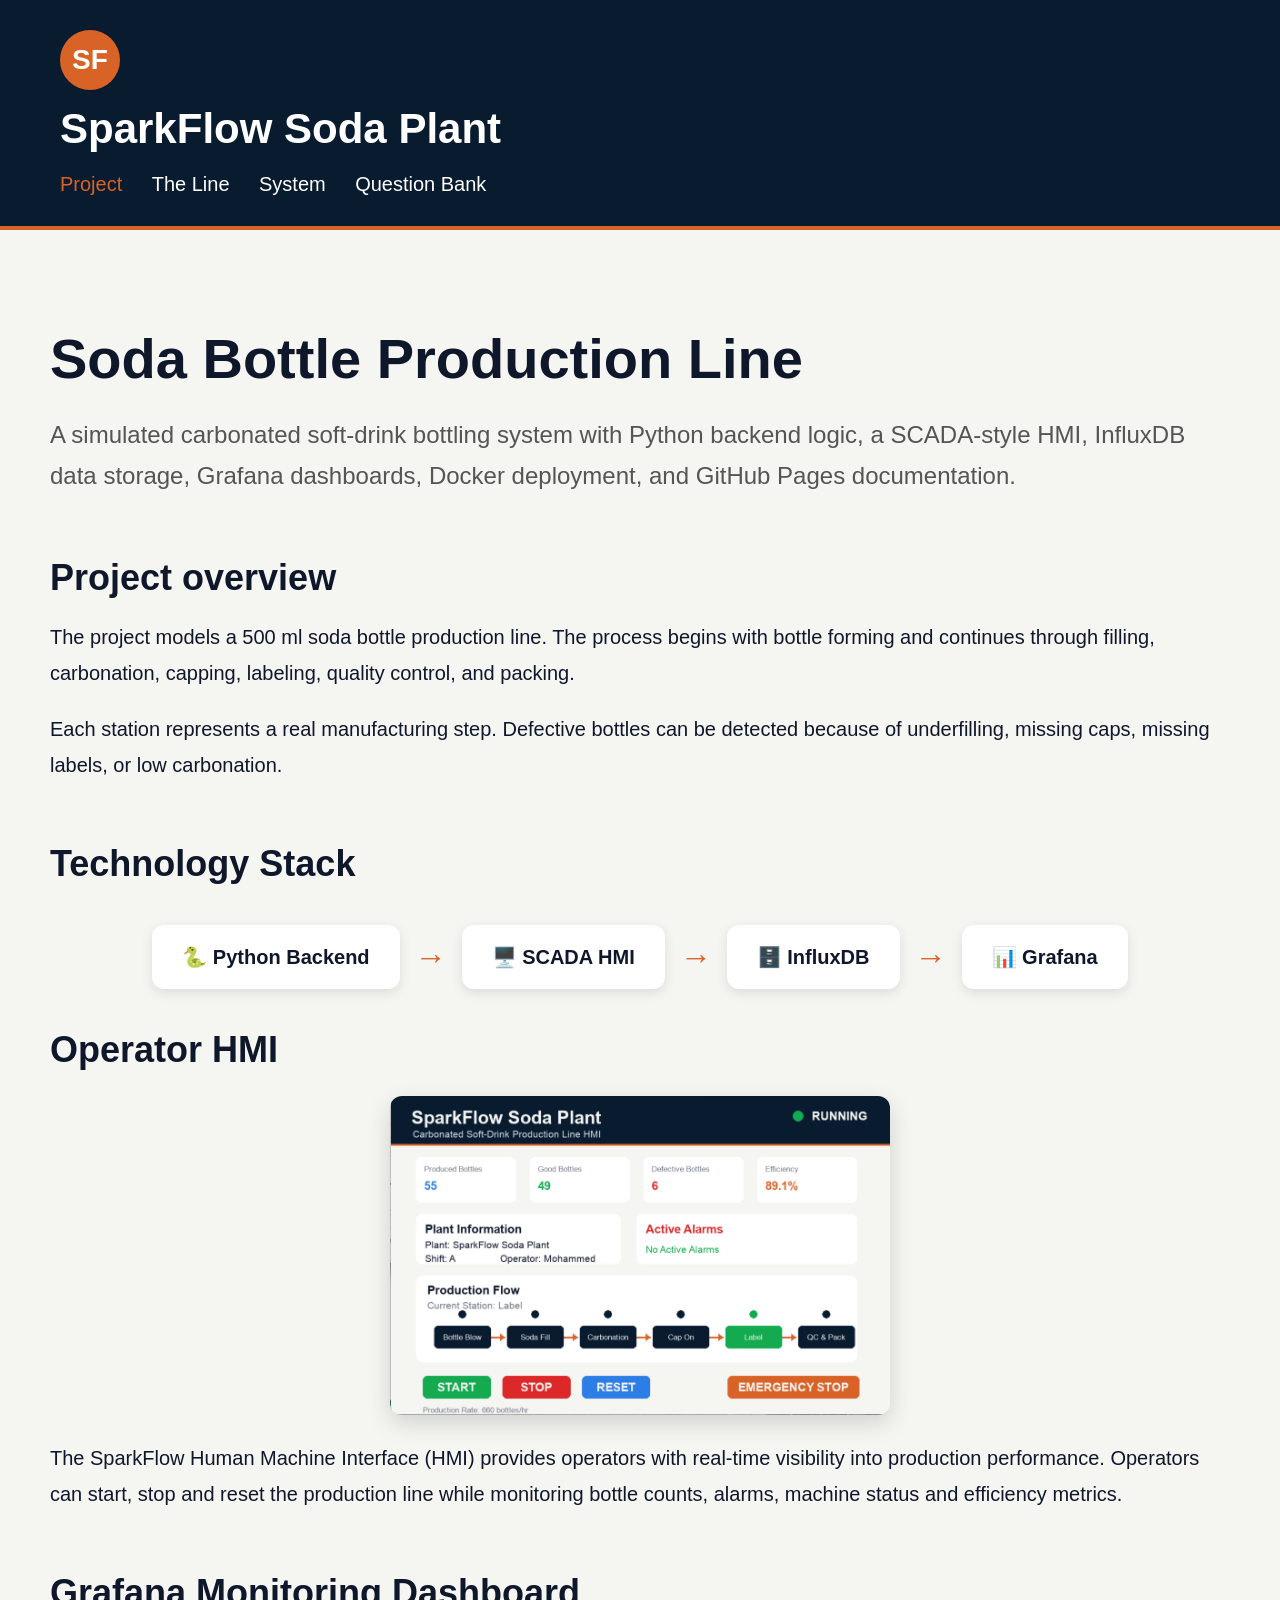
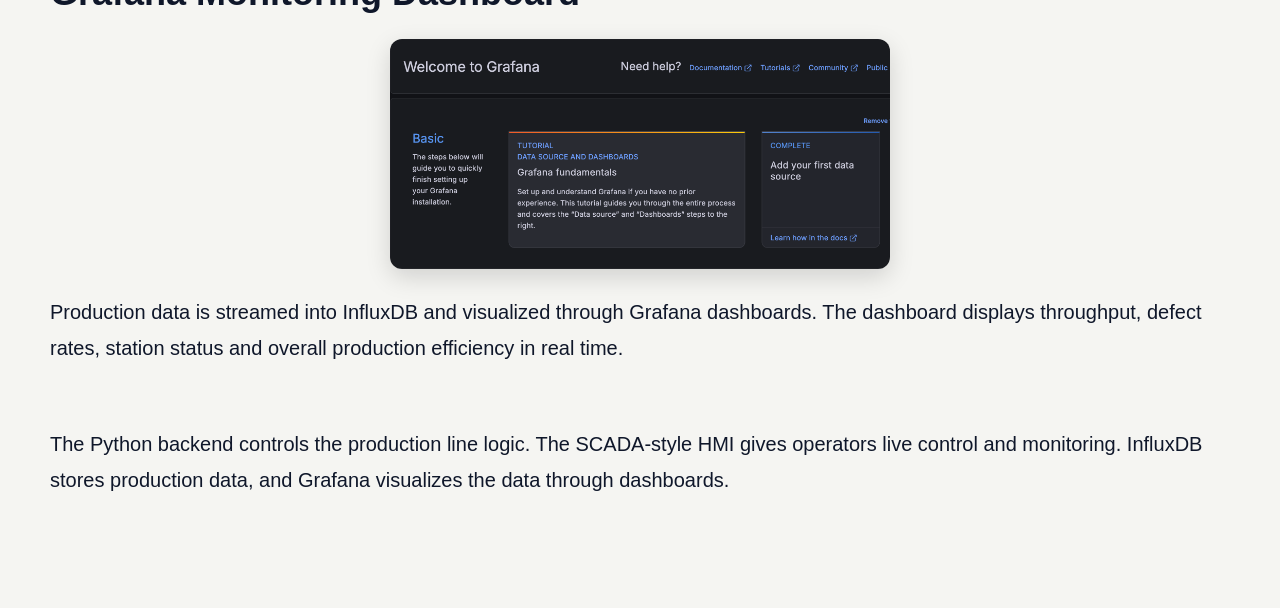
==== website/index.html @ 9be92d39 "Initial SparkFlow Soda Plant project" ====
<!DOCTYPE html>
<html lang="en">
<head>
  <meta charset="UTF-8">
  <title>SparkFlow Soda Plant</title>
  <link rel="stylesheet" href="style.css">
</head>
<body>

<header>
  <div class="brand">SF</div>
  <h1>SparkFlow Soda Plant</h1>

  <nav>
    <a class="active" href="index.html">Project</a>
    <a href="line.html">The Line</a>
    <a href="system.html">System</a>
    <a href="question-bank.html">Question Bank</a>
  </nav>
</header>

<main>
  <section class="hero">
    <h2>Soda Bottle Production Line</h2>
    <p>
      A simulated carbonated soft-drink bottling system with Python backend logic,
      a SCADA-style HMI, InfluxDB data storage, Grafana dashboards, Docker deployment,
      and GitHub Pages documentation.
    </p>
  </section>

  <section>
    <h2>Project overview</h2>
    <p>
      The project models a 500 ml soda bottle production line. The process begins
      with bottle forming and continues through filling, carbonation, capping,
      labeling, quality control, and packing.
    </p>

    <p>
      Each station represents a real manufacturing step. Defective bottles can be
      detected because of underfilling, missing caps, missing labels, or low
      carbonation.
    </p>
  </section>

 <section>
  <h2>Technology Stack</h2>

  <div class="stack-flow">
    <div class="stack-box">🐍 Python Backend</div>
    <div class="stack-arrow">→</div>

    <div class="stack-box">🖥️ SCADA HMI</div>
    <div class="stack-arrow">→</div>

    <div class="stack-box">🗄️ InfluxDB</div>
    <div class="stack-arrow">→</div>

    <div class="stack-box">📊 Grafana</div>
  </div>
<section>
    <h2>Operator HMI</h2>

    <img src="images/system-architecture.png"
         alt="SparkFlow HMI"
         class="showcase-image">

    <p>
        The SparkFlow Human Machine Interface (HMI) provides operators with
        real-time visibility into production performance. Operators can start,
        stop and reset the production line while monitoring bottle counts,
        alarms, machine status and efficiency metrics.
    </p>
</section>
<section>
    <h2>Grafana Monitoring Dashboard</h2>

    <img src="images/grafana-dashboard.png"
         alt="Grafana Dashboard"
         class="showcase-image">

    <p>
        Production data is streamed into InfluxDB and visualized through
        Grafana dashboards. The dashboard displays throughput, defect rates,
        station status and overall production efficiency in real time.
    </p>
</section>
  <p>
    The Python backend controls the production line logic. The SCADA-style
    HMI gives operators live control and monitoring. InfluxDB stores production
    data, and Grafana visualizes the data through dashboards.
  </p>
</section>
</main>

</body>
</html>
---- website/style.css ----
body{
    background:red;
}
body{
    margin:0;
    font-family:Arial, Helvetica, sans-serif;
    background:#f5f5f2;
    color:#0f172a;
}

header{
    background:#081b2f;
    color:white;
    padding:30px 60px;
    border-bottom:4px solid #d96226;
}

.brand{
    width:60px;
    height:60px;
    background:#d96226;
    border-radius:50%;
    display:flex;
    align-items:center;
    justify-content:center;
    font-size:28px;
    font-weight:bold;
    margin-bottom:15px;
}

header h1{
    margin:0;
    font-size:42px;
}

nav{
    margin-top:20px;
}

nav a{
    color:white;
    text-decoration:none;
    margin-right:25px;
    font-size:20px;
}

nav a:hover,
nav a.active{
    color:#d96226;
}

main{
    max-width:1200px;
    margin:auto;
    padding:50px;
}

.hero h2{
    font-size:56px;
    margin-bottom:20px;
}

.hero p{
    font-size:24px;
    line-height:1.7;
    color:#555;
}

section{
    margin-bottom:60px;
}

section h2{
    font-size:36px;
    margin-bottom:20px;
}

section p{
    font-size:20px;
    line-height:1.8;
}

.grid{
    display:grid;
    grid-template-columns:repeat(auto-fit,minmax(250px,1fr));
    gap:20px;
}

.card{
    background:white;
    padding:30px;
    border-radius:12px;
    box-shadow:0 4px 12px rgba(0,0,0,0.1);
    text-align:center;
    font-size:22px;
    font-weight:bold;
}
.production-diagram{
    position:relative;
    display:grid;
    grid-template-columns:repeat(6,1fr);
    gap:18px;
    background:white;
    padding:45px 35px 70px;
    border-radius:12px;
    box-shadow:0 4px 12px rgba(0,0,0,0.08);
}

.station-box{
    border:3px solid #d96226;
    padding:18px;
    text-align:center;
    position:relative;
    background:#fff;
    min-height:130px;
}

.station-box span{
    background:#d96226;
    color:white;
    padding:8px 12px;
    border-radius:50%;
    font-weight:bold;
}

.station-box h3{
    font-size:18px;
    margin:15px 0;
}

.icon{
    font-size:42px;
}

.conveyor{
    position:absolute;
    left:40px;
    right:40px;
    bottom:35px;
    height:18px;
    background:#081b2f;
    border-radius:4px;
}

.caption{
    text-align:center;
    color:#64748b;
    font-size:16px;
    margin-top:18px;
}

hr{
    border:none;
    border-top:1px solid #ccc;
    margin:60px 0;
}
.architecture{
    background:white;
    padding:35px;
    border-radius:12px;
    box-shadow:0 4px 12px rgba(0,0,0,0.08);
    text-align:center;
}

.layer{
    border:2px solid #94a3b8;
    padding:20px;
    margin:15px 0;
}

.layer h3{
    margin-top:0;
    font-size:18px;
    text-align:left;
}

.row{
    display:grid;
    grid-template-columns:repeat(auto-fit,minmax(130px,1fr));
    gap:12px;
}

.row div,
.layer div{
    border:1px solid #64748b;
    padding:12px;
    background:#f8fafc;
}

.physical{
    background:#eef6ff;
}

.backend{
    background:#fff1e8;
    border-color:#d96226;
}

.hmi{
    background:#eefdf3;
    border-color:#22c55e;
}

.data{
    background:#eef4ff;
    border-color:#3b82f6;
}

.orchestration{
    background:#081b2f;
    color:white;
    border-color:#081b2f;
}

.orchestration p{
    color:white;
    font-size:16px;
    text-align:left;
}

.arrow-down{
    font-size:34px;
    color:#d96226;
    font-weight:bold;
}

.split{
    display:grid;
    grid-template-columns:1fr 1fr;
}

.two-column{
    display:grid;
    grid-template-columns:1fr 1fr;
    gap:40px;
}
.architecture{
    background:white;
    padding:35px;
    border-radius:12px;
    box-shadow:0 4px 12px rgba(0,0,0,0.08);
    text-align:center;
}

.layer{
    border:2px solid #94a3b8;
    padding:20px;
    margin:14px 0;
    border-radius:4px;
}

.layer h3{
    margin-top:0;
    font-size:18px;
    text-align:left;
}

.row{
    display:grid;
    grid-template-columns:repeat(4,1fr);
    gap:12px;
}

.row.six{
    grid-template-columns:repeat(6,1fr);
}

.row div,
.inner{
    border:1px solid #64748b;
    padding:12px;
    background:#f8fafc;
    font-size:15px;
}

.physical{
    background:#eef6ff;
}

.backend{
    background:#fff1e8;
    border-color:#d96226;
}

.hmi{
    background:#eefdf3;
    border-color:#22c55e;
}

.data{
    background:#eef4ff;
    border-color:#3b82f6;
}

.orchestration{
    background:#081b2f;
    color:white;
    border-color:#081b2f;
}

.orchestration p{
    color:white;
    font-size:16px;
    text-align:left;
}

.arrow{
    font-size:34px;
    color:#d96226;
    font-weight:bold;
}

.split-arrows{
    display:grid;
    grid-template-columns:1fr 1fr;
    color:#d96226;
    font-size:34px;
    font-weight:bold;
}

.two-col{
    display:grid;
    grid-template-columns:1fr 1fr;
    gap:40px;
}
.big-image {
    display: block;
    margin: 30px auto;
    width: 70%;
    max-width: 900px;
}
.stack-flow{
    display:flex;
    justify-content:center;
    align-items:center;
    gap:15px;
    flex-wrap:wrap;
    margin:40px 0;
}

.stack-box{
    background:white;
    padding:20px 30px;
    border-radius:12px;
    box-shadow:0 4px 12px rgba(0,0,0,.1);
    font-weight:600;
    font-size:20px;
}

.stack-arrow{
    font-size:32px;
    color:#d96226;
    font-weight:bold;
}
.showcase-image{
    display:block;
    margin:30px auto;
    width:60%;
    max-width:700px;
    border-radius:12px;
    box-shadow:0 8px 25px rgba(0,0,0,.15);
}
.showcase-image {
    display: block;
    margin: 30px auto;
    width: 60%;
    max-width: 700px;
    height: auto;
    border-radius: 12px;
    box-shadow: 0 8px 25px rgba(0,0,0,0.15);
}
.showcase-image {
    display: block;
    margin: 25px auto;
    width: 45%;
    max-width: 500px;
    height: auto;
}
.question-bank {
    max-width: 1000px;
    margin: auto;
}

.question-card {
    background: white;
    padding: 25px;
    margin: 20px 0;
    border-radius: 15px;
    box-shadow: 0 4px 15px rgba(0,0,0,0.08);
    border-left: 5px solid #d96226;
}

.question-card h3 {
    margin-bottom: 10px;
    color: #0b1d33;
}

.question-card p {
    color: #555;
    line-height: 1.7;
}
.question-bank {
    max-width: 1000px;
    margin: auto;
}

.question-card {
    background: white;
    padding: 25px;
    margin: 20px 0;
    border-radius: 15px;
    box-shadow: 0 4px 15px rgba(0,0,0,0.08);
    border-left: 5px solid #d96226;
}

.question-card h3 {
    margin-bottom: 10px;
    color: #0b1d33;
}

.question-card p {
    color: #555;
    line-height: 1.7;
}
.question-bank{
    max-width: 1000px;
    margin: 50px auto;
}

.question-card{
    background: #ffffff;
    border: 1px solid #d8d1c4;
    border-left: 7px solid #d45a27;
    padding: 38px 45px;
    margin: 34px 0;
    box-shadow: 0 3px 8px rgba(0,0,0,0.04);
}

.question-card h3{
    font-size: 30px;
    line-height: 1.45;
    color: #0f1f2e;
    margin: 0 0 22px 0;
    font-weight: 800;
}

.question-card h3::first-letter{
    color: #d45a27;
}

.question-card p{
    font-size: 26px;
    line-height: 1.55;
    color: #263746;
    margin: 0;
}

.question-card code,
.question-card strong{
    background: #f3eee6;
    color: #9a421d;
    padding: 3px 8px;
    border-radius: 2px;
    font-family: "Courier New", monospace;
}
.question-header{
    text-align:center;
    margin-bottom:60px;
}

.question-header h1{
    font-size:48px;
    color:#0b1d33;
    margin-bottom:15px;
}

.question-header p{
    max-width:800px;
    margin:auto;
    font-size:20px;
    color:#666;
    line-height:1.7;
}
.question-card{
    background:white;
    padding:35px;
    margin-bottom:35px;
    border-left:6px solid #d95f28;
    border-radius:14px;
    box-shadow:0 8px 25px rgba(0,0,0,0.08);
    transition:all 0.3s ease;
}

.question-card:hover{
    transform:translateY(-4px);
    box-shadow:0 15px 35px rgba(0,0,0,0.12);
}

.question-card h3{
    font-size:28px;
    color:#0b1d33;
    margin-bottom:20px;
}

.question-card p{
    font-size:20px;
    line-height:1.8;
    color:#444;
}
.question-bank{
    max-width:1100px;
    margin:0 auto;
    padding:60px 30px;
}
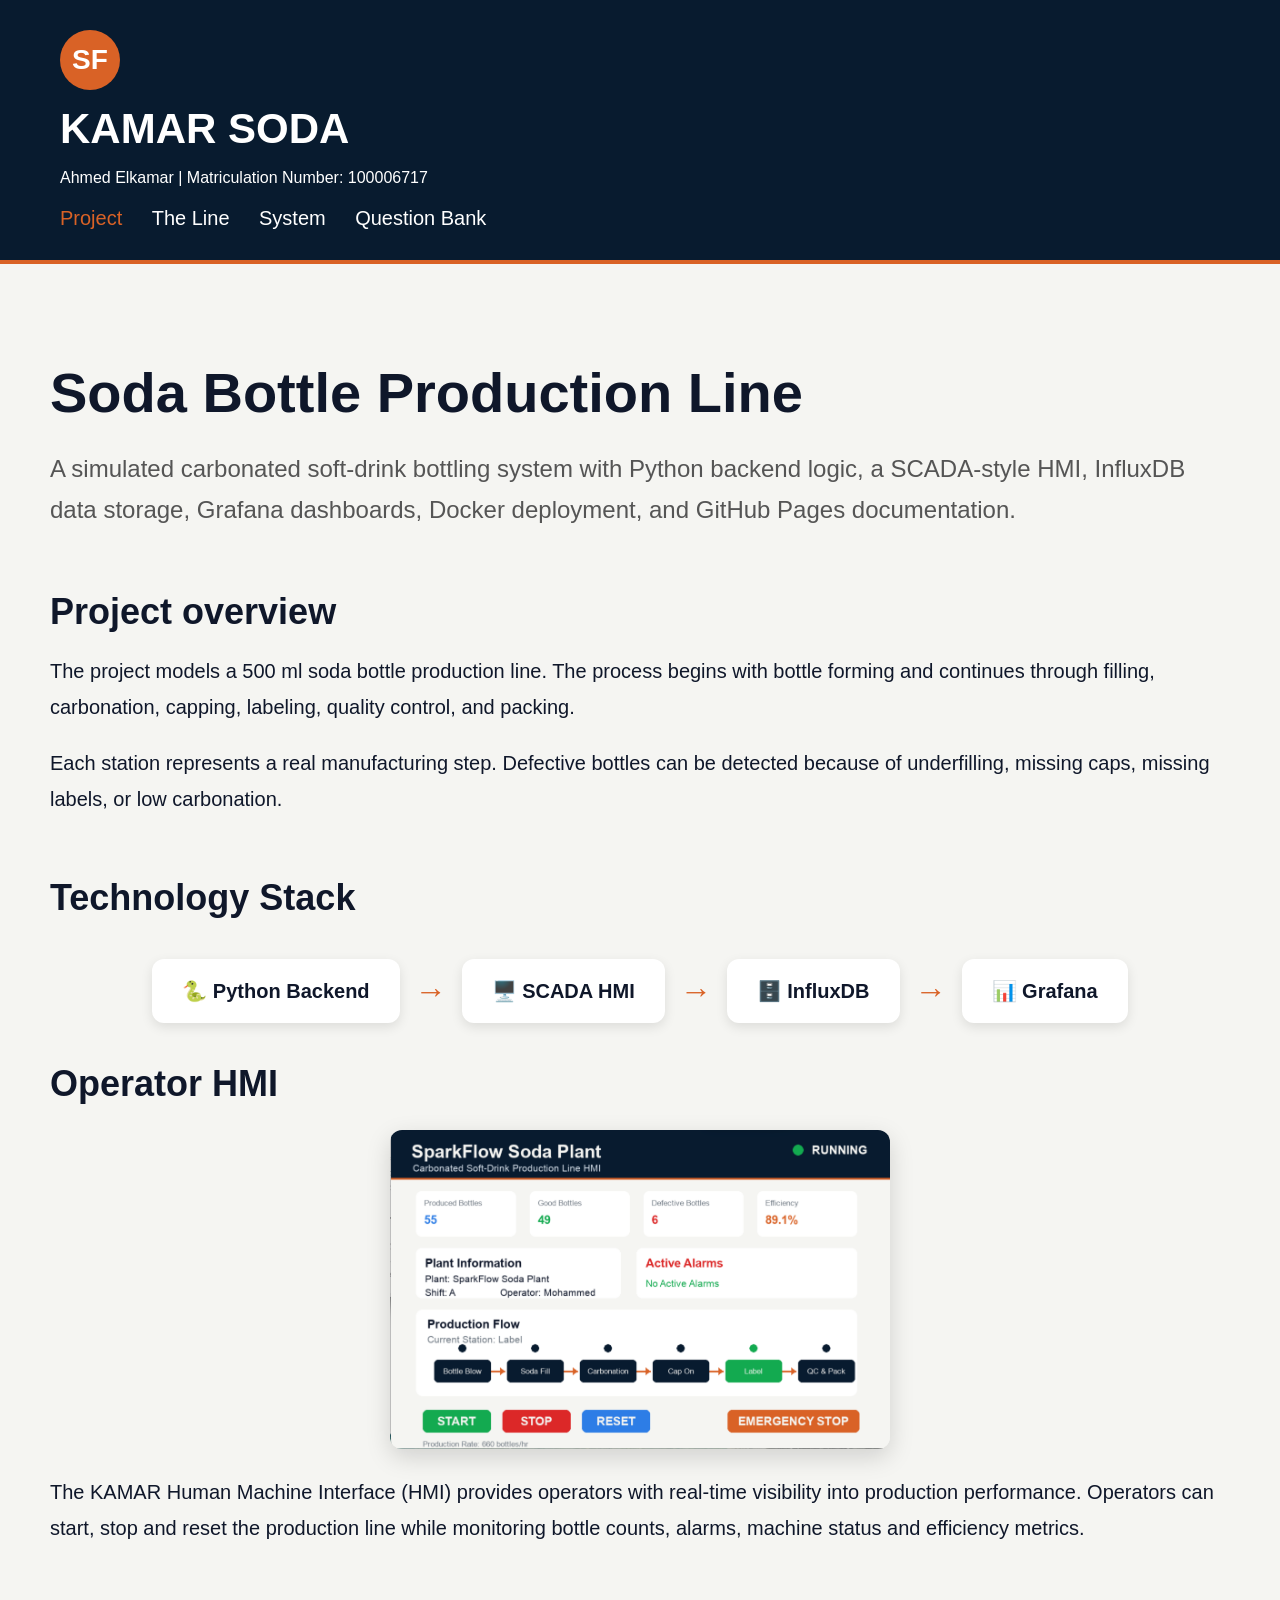
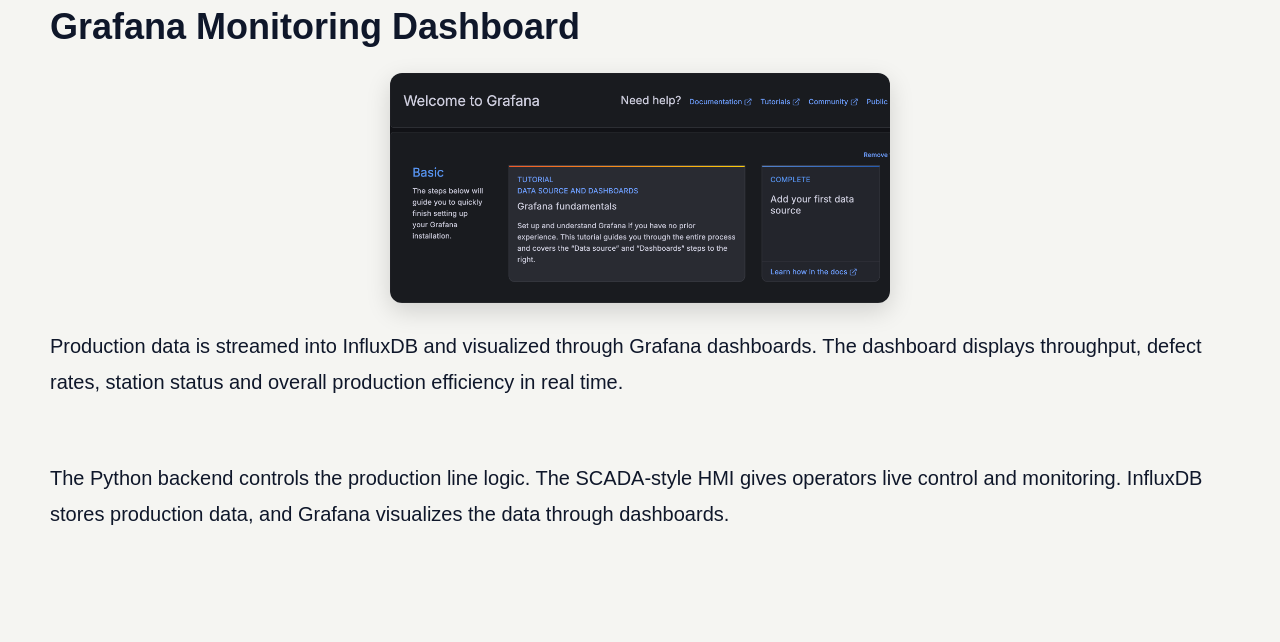
==== commit 5a99eb51: "Final KAMMAR SODA project update" ====
--- a/website/index.html
+++ b/website/index.html
@@ -2,14 +2,17 @@
 <html lang="en">
 <head>
   <meta charset="UTF-8">
-  <title>SparkFlow Soda Plant</title>
+  <title>KAMAR SODA</title>
   <link rel="stylesheet" href="style.css">
 </head>
 <body>
 
 <header>
   <div class="brand">SF</div>
-  <h1>SparkFlow Soda Plant</h1>
+  <h1>KAMAR SODA</h1>
+  <p class="author-info">
+    Ahmed Elkamar | Matriculation Number: 100006717
+</p>
 
   <nav>
     <a class="active" href="index.html">Project</a>
@@ -63,11 +66,11 @@
     <h2>Operator HMI</h2>
 
     <img src="images/system-architecture.png"
-         alt="SparkFlow HMI"
+         alt="KAMAR HMI"
          class="showcase-image">
 
     <p>
-        The SparkFlow Human Machine Interface (HMI) provides operators with
+        The KAMAR Human Machine Interface (HMI) provides operators with
         real-time visibility into production performance. Operators can start,
         stop and reset the production line while monitoring bottle counts,
         alarms, machine status and efficiency metrics.
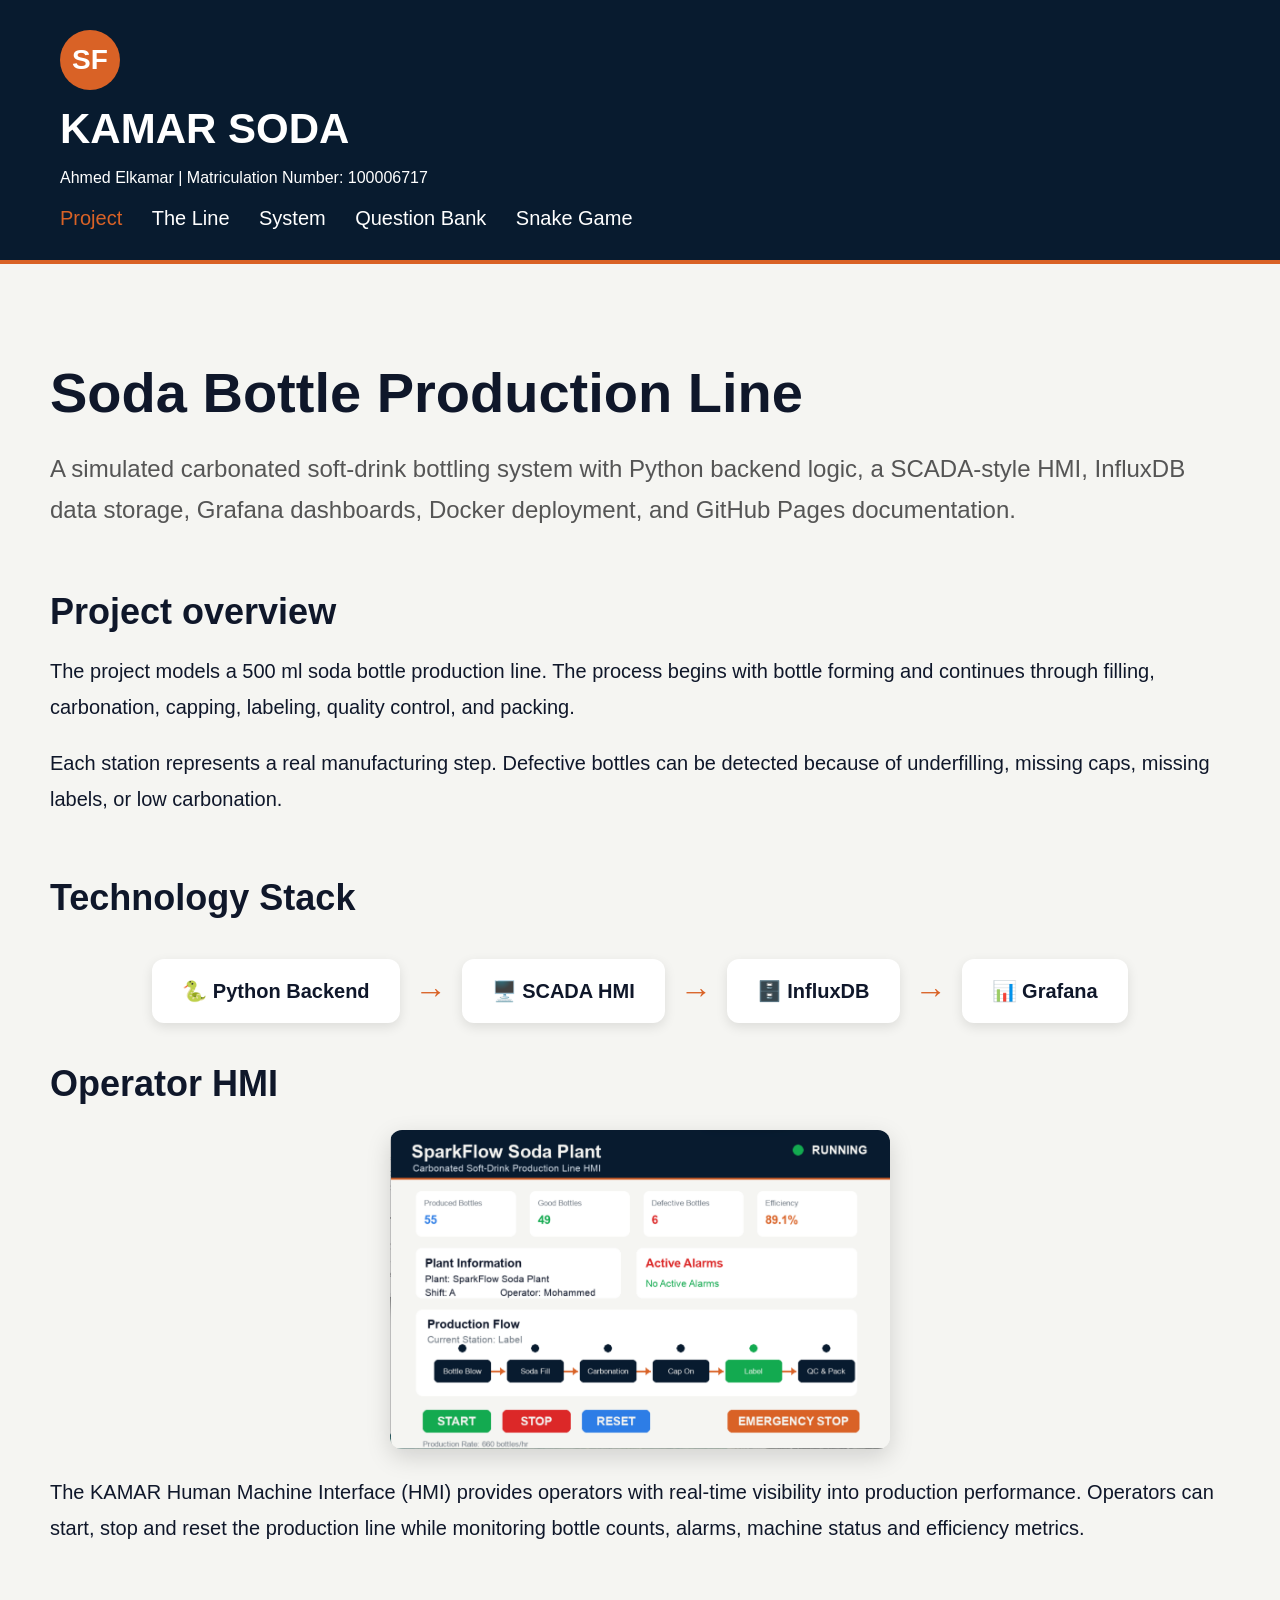
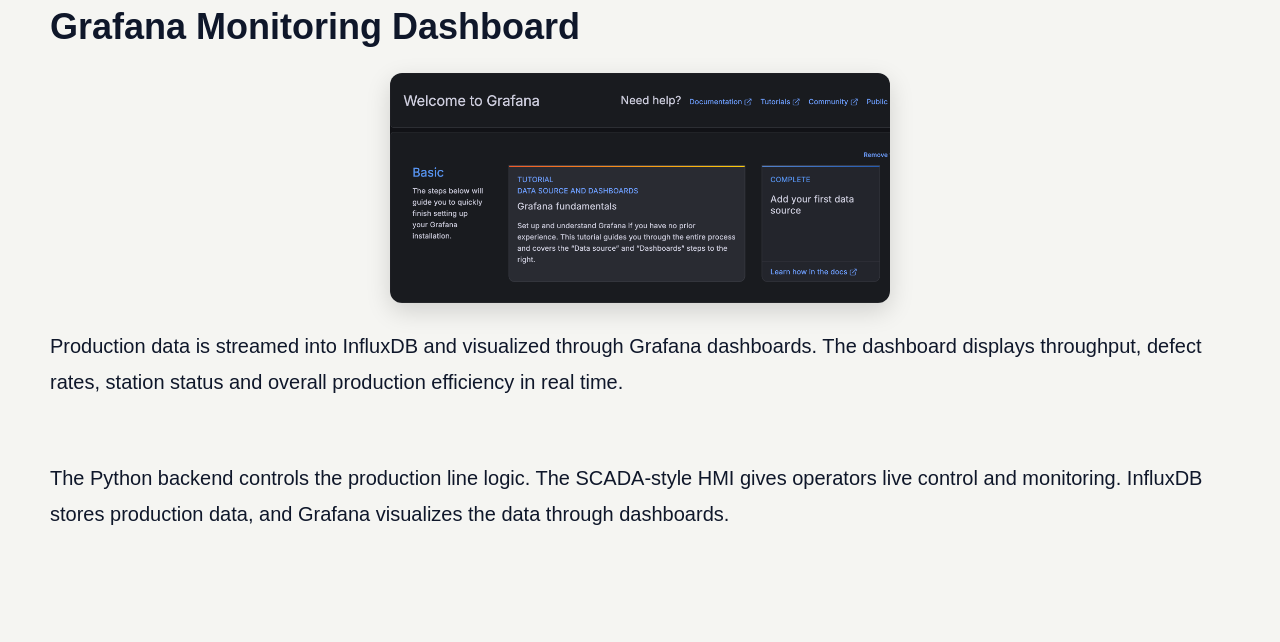
==== commit d236c2d8: "Fix Snake Game navigation link" ====
--- a/website/index.html
+++ b/website/index.html
@@ -19,6 +19,7 @@
     <a href="line.html">The Line</a>
     <a href="system.html">System</a>
     <a href="question-bank.html">Question Bank</a>
+    <a href="games/snake.html">Snake Game</a>
   </nav>
 </header>
 
